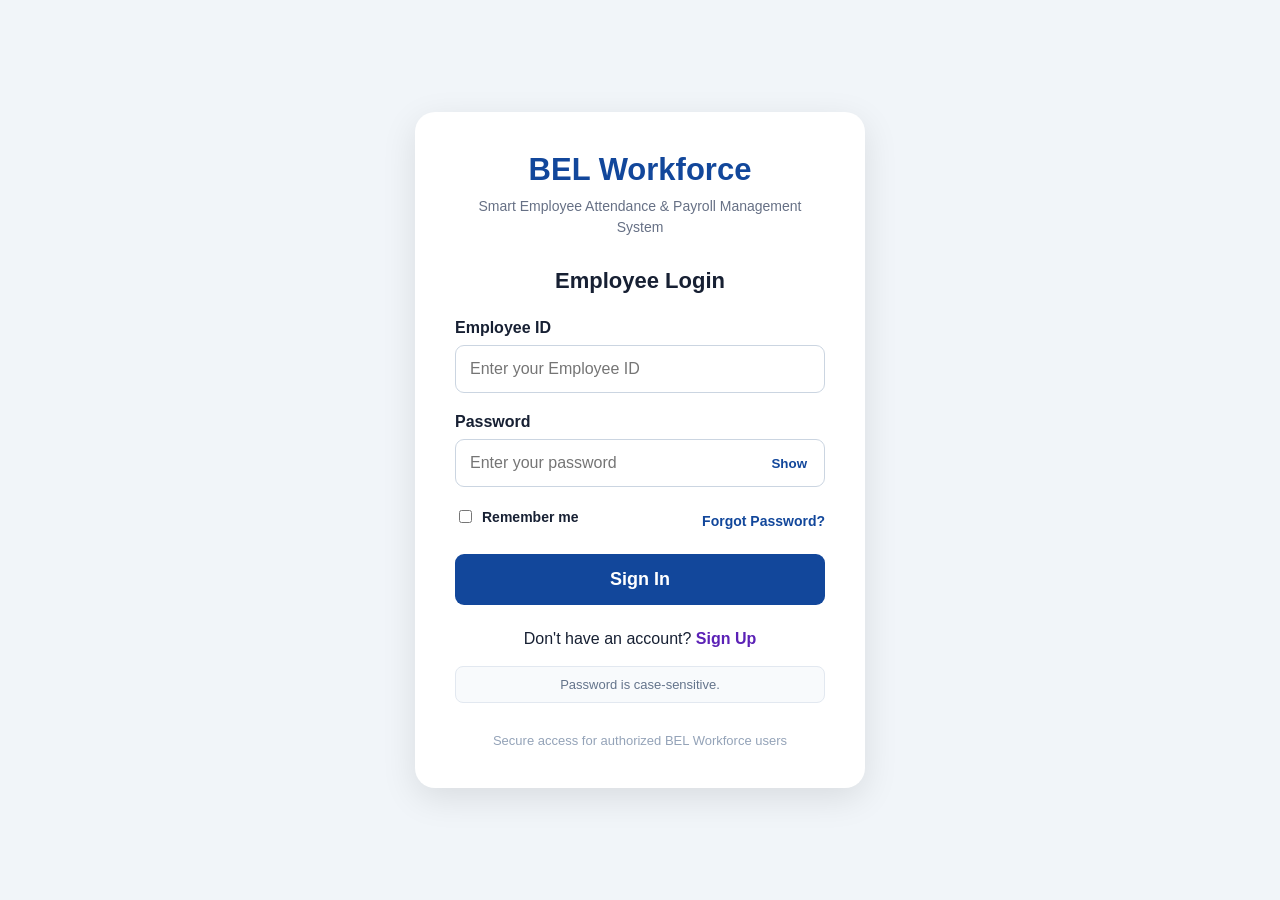
==== frontend/index.html @ ad43eed7 "Initial complete Smart Attendance System" ====
<!DOCTYPE html>
<html lang="en">

<head>

    <meta charset="UTF-8">

    <meta name="viewport"
          content="width=device-width, initial-scale=1.0">

    <title>BEL Workforce - Login</title>

    <style>

        * {
            box-sizing: border-box;
        }

        body {

            margin: 0;

            min-height: 100vh;

            display: flex;

            justify-content: center;

            align-items: center;

            font-family:
                Arial,
                Helvetica,
                sans-serif;

            background: #f1f5f9;

            color: #172033;
        }


        .login-card {

            width: 100%;

            max-width: 450px;

            background: white;

            padding: 40px;

            border-radius: 20px;

            box-shadow:
                0 10px 35px
                rgba(0, 0, 0, 0.10);
        }


        .header {

            text-align: center;

            margin-bottom: 30px;
        }


        .header h1 {

            margin: 0;

            color: #12479b;

            font-size: 31px;
        }


        .header p {

            margin-top: 8px;

            color: #667085;

            font-size: 14px;

            line-height: 1.5;
        }


        .login-title {

            text-align: center;

            font-size: 22px;

            font-weight: bold;

            margin-bottom: 25px;

            color: #172033;
        }


        .form-group {

            margin-bottom: 20px;
        }


        label {

            display: block;

            font-weight: bold;

            margin-bottom: 8px;
        }


        input {

            width: 100%;

            padding: 14px;

            border: 1px solid #cbd5e1;

            border-radius: 9px;

            font-size: 16px;

            outline: none;
        }


        input:focus {

            border-color: #12479b;

            box-shadow:
                0 0 0 2px
                rgba(18, 71, 155, 0.10);
        }


        .password-container {

            position: relative;
        }


        .password-container input {

            padding-right: 70px;
        }


        .show-password {

            position: absolute;

            right: 12px;

            top: 50%;

            transform: translateY(-50%);

            border: none;

            background: transparent;

            color: #12479b;

            font-weight: bold;

            cursor: pointer;
        }


        .options {

            display: flex;

            justify-content: space-between;

            align-items: center;

            margin-bottom: 20px;

            font-size: 14px;
        }


        .remember {

            display: flex;

            align-items: center;

            gap: 7px;
        }


        .remember input {

            width: auto;
        }


        .forgot {

            color: #12479b;

            cursor: pointer;

            text-decoration: none;

            font-weight: bold;
        }


        .signin-button {

            width: 100%;

            padding: 15px;

            border: none;

            border-radius: 9px;

            background: #12479b;

            color: white;

            font-size: 18px;

            font-weight: bold;

            cursor: pointer;
        }


        .signin-button:hover {

            background: #0d3b82;
        }


        .signin-button:disabled {

            background: #94a3b8;

            cursor: not-allowed;
        }


        .message {

            display: none;

            padding: 12px;

            border-radius: 8px;

            margin-bottom: 18px;

            text-align: center;

            font-size: 14px;

            font-weight: bold;
        }


        .success {

            display: block;

            background: #ecfdf3;

            color: #087443;

            border: 1px solid #a7f3d0;
        }


        .error {

            display: block;

            background: #fff1f2;

            color: #be123c;

            border: 1px solid #fecdd3;
        }


        .signup-link {

            text-align: center;

            margin-top: 25px;

            font-size: 16px;
        }


        .signup-link a {

            color: #5b21b6;

            font-weight: bold;

            text-decoration: none;
        }


        .signup-link a:hover {

            text-decoration: underline;
        }


        .footer {

            text-align: center;

            margin-top: 30px;

            color: #94a3b8;

            font-size: 13px;
        }


        .security-note {

            margin-top: 18px;

            padding: 10px;

            background: #f8fafc;

            border: 1px solid #e2e8f0;

            border-radius: 8px;

            text-align: center;

            color: #64748b;

            font-size: 13px;
        }


        @media (max-width: 500px) {

            .login-card {

                margin: 15px;

                padding: 28px 22px;
            }
        }

    </style>

</head>


<body>


<div class="login-card">


    <!-- HEADER -->

    <div class="header">

        <h1>BEL Workforce</h1>

        <p>
            Smart Employee Attendance & Payroll
            Management System
        </p>

    </div>


    <div class="login-title">
        Employee Login
    </div>


    <!-- LOGIN FORM -->

    <form id="loginForm">


        <!-- EMPLOYEE ID -->

        <div class="form-group">

            <label for="employeeId">
                Employee ID
            </label>

            <input
                type="text"
                id="employeeId"
                placeholder="Enter your Employee ID"
                autocomplete="username"
                required
            >

        </div>


        <!-- PASSWORD -->

        <div class="form-group">

            <label for="password">
                Password
            </label>


            <div class="password-container">

                <input
                    type="password"
                    id="password"
                    placeholder="Enter your password"
                    autocomplete="current-password"
                    required
                >


                <button
                    type="button"
                    class="show-password"
                    id="showPasswordButton"
                >
                    Show
                </button>

            </div>

        </div>


        <!-- OPTIONS -->

        <div class="options">

            <label class="remember">

                <input
                    type="checkbox"
                    id="rememberMe"
                >

                Remember me

            </label>


            <a
                href="#"
                class="forgot"
                id="forgotPassword"
            >
                Forgot Password?
            </a>

        </div>


        <!-- MESSAGE -->

        <div
            id="message"
            class="message">
        </div>


        <!-- SIGN IN -->

        <button
            type="submit"
            class="signin-button"
            id="signinButton"
        >
            Sign In
        </button>


    </form>


    <!-- SIGN UP -->

    <div class="signup-link">

        Don't have an account?

        <a href="signup.html">
            Sign Up
        </a>

    </div>


    <div class="security-note">

        Password is case-sensitive.

    </div>


    <div class="footer">

        Secure access for authorized BEL Workforce users

    </div>


</div>


<script>


    // =====================================================
    // SHOW / HIDE PASSWORD
    // =====================================================

    const passwordField =
        document.getElementById("password");

    const showPasswordButton =
        document.getElementById("showPasswordButton");


    showPasswordButton.addEventListener(
        "click",
        function() {

            if (
                passwordField.type === "password"
            ) {

                passwordField.type = "text";

                showPasswordButton.textContent =
                    "Hide";

            } else {

                passwordField.type = "password";

                showPasswordButton.textContent =
                    "Show";
            }

        }
    );


    // =====================================================
    // MESSAGE
    // =====================================================

    function showMessage(
        message,
        type
    ) {

        const messageBox =
            document.getElementById("message");

        messageBox.textContent =
            message;

        messageBox.className =
            "message " + type;
    }


    // =====================================================
    // LOGIN
    // =====================================================

    document
        .getElementById("loginForm")
        .addEventListener(
            "submit",
            async function(event) {

                event.preventDefault();


                const employeeId =
                    document
                        .getElementById("employeeId")
                        .value
                        .trim();


                const password =
                    document
                        .getElementById("password")
                        .value;


                const rememberMe =
                    document
                        .getElementById("rememberMe")
                        .checked;


                // -----------------------------------------
                // VALIDATION
                // -----------------------------------------

                if (!employeeId) {

                    showMessage(
                        "Please enter your Employee ID.",
                        "error"
                    );

                    return;
                }


                if (!password) {

                    showMessage(
                        "Please enter your password.",
                        "error"
                    );

                    return;
                }


                const button =
                    document
                        .getElementById("signinButton");


                button.disabled = true;

                button.textContent =
                    "Signing In...";


                // -----------------------------------------
                // API REQUEST
                // -----------------------------------------

                try {

                    const response =
                        await fetch(
                            "http://127.0.0.1:8001/api/auth/login",
                            {
                                method: "POST",

                                headers: {
                                    "Content-Type":
                                        "application/json"
                                },

                                body: JSON.stringify({

                                    employee_id:
                                        employeeId,

                                    password:
                                        password

                                })
                            }
                        );


                    const result =
                        await response.json();


                    // -------------------------------------
                    // LOGIN FAILED
                    // -------------------------------------

                    if (!response.ok) {

                        showMessage(
                            result.detail ||
                            "Invalid Employee ID or password.",
                            "error"
                        );

                        button.disabled = false;

                        button.textContent =
                            "Sign In";

                        return;
                    }


                    // -------------------------------------
                    // LOGIN SUCCESS
                    // -------------------------------------

                    // Store logged-in employee information

                    sessionStorage.setItem(
                        "employeeId",
                        result.employee_id
                    );

                    sessionStorage.setItem(
                        "employeeName",
                        result.name
                    );

                    sessionStorage.setItem(
                        "employeeRole",
                        result.role
                    );


                    if (rememberMe) {

                        localStorage.setItem(
                            "belWorkforceEmployeeId",
                            result.employee_id
                        );

                    } else {

                        localStorage.removeItem(
                            "belWorkforceEmployeeId"
                        );

                    }


                    showMessage(
                        "Login successful! Opening your dashboard...",
                        "success"
                    );


                    // -------------------------------------
                    // DASHBOARD
                    // -------------------------------------

                    setTimeout(
                        function() {

                            if (
                                result.role === "admin" ||
                                result.role === "hr"
                            ) {

                                window.location.href =
                                    "admin/dashboard.html";

                            } else {

                                window.location.href =
                                    "employee/dashboard.html";

                            }

                        },
                        1000
                    );

                }


                catch (error) {

                    console.error(error);


                    showMessage(
                        "Cannot connect to the authentication server. Please make sure the API is running on port 8001.",
                        "error"
                    );


                    button.disabled = false;

                    button.textContent =
                        "Sign In";
                }

            }
        );


    // =====================================================
    // REMEMBER EMPLOYEE ID
    // =====================================================

    const savedEmployeeId =
        localStorage.getItem(
            "belWorkforceEmployeeId"
        );


    if (savedEmployeeId) {

        document
            .getElementById("employeeId")
            .value =
            savedEmployeeId;

        document
            .getElementById("rememberMe")
            .checked =
            true;
    }


    // =====================================================
    // FORGOT PASSWORD
    // =====================================================

    document
        .getElementById("forgotPassword")
        .addEventListener(
            "click",
            function(event) {

                event.preventDefault();

                alert(
                    "Please contact BEL Workforce Admin / HR to reset your password."
                );

            }
        );

</script>


</body>

</html>
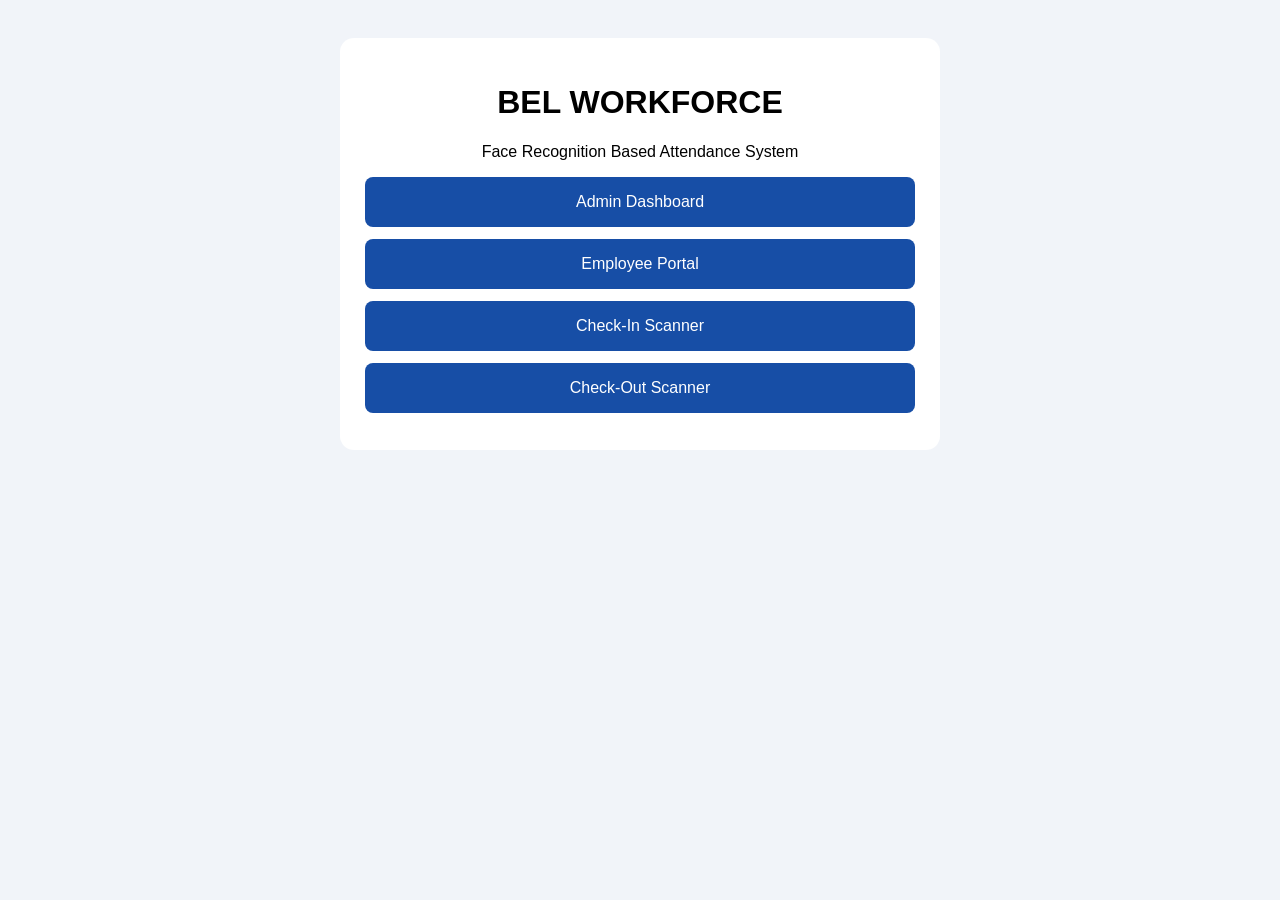
==== commit 6ef85107: "Initial commit: BEL WORKFORCE" ====
--- a/frontend/index.html
+++ b/frontend/index.html
@@ -1,859 +1,24 @@
+
 <!DOCTYPE html>
 <html lang="en">
-
 <head>
-
-    <meta charset="UTF-8">
-
-    <meta name="viewport"
-          content="width=device-width, initial-scale=1.0">
-
-    <title>BEL Workforce - Login</title>
-
-    <style>
-
-        * {
-            box-sizing: border-box;
-        }
-
-        body {
-
-            margin: 0;
-
-            min-height: 100vh;
-
-            display: flex;
-
-            justify-content: center;
-
-            align-items: center;
-
-            font-family:
-                Arial,
-                Helvetica,
-                sans-serif;
-
-            background: #f1f5f9;
-
-            color: #172033;
-        }
-
-
-        .login-card {
-
-            width: 100%;
-
-            max-width: 450px;
-
-            background: white;
-
-            padding: 40px;
-
-            border-radius: 20px;
-
-            box-shadow:
-                0 10px 35px
-                rgba(0, 0, 0, 0.10);
-        }
-
-
-        .header {
-
-            text-align: center;
-
-            margin-bottom: 30px;
-        }
-
-
-        .header h1 {
-
-            margin: 0;
-
-            color: #12479b;
-
-            font-size: 31px;
-        }
-
-
-        .header p {
-
-            margin-top: 8px;
-
-            color: #667085;
-
-            font-size: 14px;
-
-            line-height: 1.5;
-        }
-
-
-        .login-title {
-
-            text-align: center;
-
-            font-size: 22px;
-
-            font-weight: bold;
-
-            margin-bottom: 25px;
-
-            color: #172033;
-        }
-
-
-        .form-group {
-
-            margin-bottom: 20px;
-        }
-
-
-        label {
-
-            display: block;
-
-            font-weight: bold;
-
-            margin-bottom: 8px;
-        }
-
-
-        input {
-
-            width: 100%;
-
-            padding: 14px;
-
-            border: 1px solid #cbd5e1;
-
-            border-radius: 9px;
-
-            font-size: 16px;
-
-            outline: none;
-        }
-
-
-        input:focus {
-
-            border-color: #12479b;
-
-            box-shadow:
-                0 0 0 2px
-                rgba(18, 71, 155, 0.10);
-        }
-
-
-        .password-container {
-
-            position: relative;
-        }
-
-
-        .password-container input {
-
-            padding-right: 70px;
-        }
-
-
-        .show-password {
-
-            position: absolute;
-
-            right: 12px;
-
-            top: 50%;
-
-            transform: translateY(-50%);
-
-            border: none;
-
-            background: transparent;
-
-            color: #12479b;
-
-            font-weight: bold;
-
-            cursor: pointer;
-        }
-
-
-        .options {
-
-            display: flex;
-
-            justify-content: space-between;
-
-            align-items: center;
-
-            margin-bottom: 20px;
-
-            font-size: 14px;
-        }
-
-
-        .remember {
-
-            display: flex;
-
-            align-items: center;
-
-            gap: 7px;
-        }
-
-
-        .remember input {
-
-            width: auto;
-        }
-
-
-        .forgot {
-
-            color: #12479b;
-
-            cursor: pointer;
-
-            text-decoration: none;
-
-            font-weight: bold;
-        }
-
-
-        .signin-button {
-
-            width: 100%;
-
-            padding: 15px;
-
-            border: none;
-
-            border-radius: 9px;
-
-            background: #12479b;
-
-            color: white;
-
-            font-size: 18px;
-
-            font-weight: bold;
-
-            cursor: pointer;
-        }
-
-
-        .signin-button:hover {
-
-            background: #0d3b82;
-        }
-
-
-        .signin-button:disabled {
-
-            background: #94a3b8;
-
-            cursor: not-allowed;
-        }
-
-
-        .message {
-
-            display: none;
-
-            padding: 12px;
-
-            border-radius: 8px;
-
-            margin-bottom: 18px;
-
-            text-align: center;
-
-            font-size: 14px;
-
-            font-weight: bold;
-        }
-
-
-        .success {
-
-            display: block;
-
-            background: #ecfdf3;
-
-            color: #087443;
-
-            border: 1px solid #a7f3d0;
-        }
-
-
-        .error {
-
-            display: block;
-
-            background: #fff1f2;
-
-            color: #be123c;
-
-            border: 1px solid #fecdd3;
-        }
-
-
-        .signup-link {
-
-            text-align: center;
-
-            margin-top: 25px;
-
-            font-size: 16px;
-        }
-
-
-        .signup-link a {
-
-            color: #5b21b6;
-
-            font-weight: bold;
-
-            text-decoration: none;
-        }
-
-
-        .signup-link a:hover {
-
-            text-decoration: underline;
-        }
-
-
-        .footer {
-
-            text-align: center;
-
-            margin-top: 30px;
-
-            color: #94a3b8;
-
-            font-size: 13px;
-        }
-
-
-        .security-note {
-
-            margin-top: 18px;
-
-            padding: 10px;
-
-            background: #f8fafc;
-
-            border: 1px solid #e2e8f0;
-
-            border-radius: 8px;
-
-            text-align: center;
-
-            color: #64748b;
-
-            font-size: 13px;
-        }
-
-
-        @media (max-width: 500px) {
-
-            .login-card {
-
-                margin: 15px;
-
-                padding: 28px 22px;
-            }
-        }
-
-    </style>
-
+<meta charset="UTF-8">
+<meta name="viewport" content="width=device-width,initial-scale=1">
+<title>BEL WORKFORCE</title>
+<style>
+body{font-family:Arial;background:#f1f4f9;text-align:center;padding:30px}
+main{max-width:550px;margin:auto;background:white;padding:25px;border-radius:14px}
+a{display:block;padding:16px;margin:12px 0;background:#174ea6;color:white;text-decoration:none;border-radius:8px}
+</style>
 </head>
-
-
 <body>
-
-
-<div class="login-card">
-
-
-    <!-- HEADER -->
-
-    <div class="header">
-
-        <h1>BEL Workforce</h1>
-
-        <p>
-            Smart Employee Attendance & Payroll
-            Management System
-        </p>
-
-    </div>
-
-
-    <div class="login-title">
-        Employee Login
-    </div>
-
-
-    <!-- LOGIN FORM -->
-
-    <form id="loginForm">
-
-
-        <!-- EMPLOYEE ID -->
-
-        <div class="form-group">
-
-            <label for="employeeId">
-                Employee ID
-            </label>
-
-            <input
-                type="text"
-                id="employeeId"
-                placeholder="Enter your Employee ID"
-                autocomplete="username"
-                required
-            >
-
-        </div>
-
-
-        <!-- PASSWORD -->
-
-        <div class="form-group">
-
-            <label for="password">
-                Password
-            </label>
-
-
-            <div class="password-container">
-
-                <input
-                    type="password"
-                    id="password"
-                    placeholder="Enter your password"
-                    autocomplete="current-password"
-                    required
-                >
-
-
-                <button
-                    type="button"
-                    class="show-password"
-                    id="showPasswordButton"
-                >
-                    Show
-                </button>
-
-            </div>
-
-        </div>
-
-
-        <!-- OPTIONS -->
-
-        <div class="options">
-
-            <label class="remember">
-
-                <input
-                    type="checkbox"
-                    id="rememberMe"
-                >
-
-                Remember me
-
-            </label>
-
-
-            <a
-                href="#"
-                class="forgot"
-                id="forgotPassword"
-            >
-                Forgot Password?
-            </a>
-
-        </div>
-
-
-        <!-- MESSAGE -->
-
-        <div
-            id="message"
-            class="message">
-        </div>
-
-
-        <!-- SIGN IN -->
-
-        <button
-            type="submit"
-            class="signin-button"
-            id="signinButton"
-        >
-            Sign In
-        </button>
-
-
-    </form>
-
-
-    <!-- SIGN UP -->
-
-    <div class="signup-link">
-
-        Don't have an account?
-
-        <a href="signup.html">
-            Sign Up
-        </a>
-
-    </div>
-
-
-    <div class="security-note">
-
-        Password is case-sensitive.
-
-    </div>
-
-
-    <div class="footer">
-
-        Secure access for authorized BEL Workforce users
-
-    </div>
-
-
-</div>
-
-
-<script>
-
-
-    // =====================================================
-    // SHOW / HIDE PASSWORD
-    // =====================================================
-
-    const passwordField =
-        document.getElementById("password");
-
-    const showPasswordButton =
-        document.getElementById("showPasswordButton");
-
-
-    showPasswordButton.addEventListener(
-        "click",
-        function() {
-
-            if (
-                passwordField.type === "password"
-            ) {
-
-                passwordField.type = "text";
-
-                showPasswordButton.textContent =
-                    "Hide";
-
-            } else {
-
-                passwordField.type = "password";
-
-                showPasswordButton.textContent =
-                    "Show";
-            }
-
-        }
-    );
-
-
-    // =====================================================
-    // MESSAGE
-    // =====================================================
-
-    function showMessage(
-        message,
-        type
-    ) {
-
-        const messageBox =
-            document.getElementById("message");
-
-        messageBox.textContent =
-            message;
-
-        messageBox.className =
-            "message " + type;
-    }
-
-
-    // =====================================================
-    // LOGIN
-    // =====================================================
-
-    document
-        .getElementById("loginForm")
-        .addEventListener(
-            "submit",
-            async function(event) {
-
-                event.preventDefault();
-
-
-                const employeeId =
-                    document
-                        .getElementById("employeeId")
-                        .value
-                        .trim();
-
-
-                const password =
-                    document
-                        .getElementById("password")
-                        .value;
-
-
-                const rememberMe =
-                    document
-                        .getElementById("rememberMe")
-                        .checked;
-
-
-                // -----------------------------------------
-                // VALIDATION
-                // -----------------------------------------
-
-                if (!employeeId) {
-
-                    showMessage(
-                        "Please enter your Employee ID.",
-                        "error"
-                    );
-
-                    return;
-                }
-
-
-                if (!password) {
-
-                    showMessage(
-                        "Please enter your password.",
-                        "error"
-                    );
-
-                    return;
-                }
-
-
-                const button =
-                    document
-                        .getElementById("signinButton");
-
-
-                button.disabled = true;
-
-                button.textContent =
-                    "Signing In...";
-
-
-                // -----------------------------------------
-                // API REQUEST
-                // -----------------------------------------
-
-                try {
-
-                    const response =
-                        await fetch(
-                            "http://127.0.0.1:8001/api/auth/login",
-                            {
-                                method: "POST",
-
-                                headers: {
-                                    "Content-Type":
-                                        "application/json"
-                                },
-
-                                body: JSON.stringify({
-
-                                    employee_id:
-                                        employeeId,
-
-                                    password:
-                                        password
-
-                                })
-                            }
-                        );
-
-
-                    const result =
-                        await response.json();
-
-
-                    // -------------------------------------
-                    // LOGIN FAILED
-                    // -------------------------------------
-
-                    if (!response.ok) {
-
-                        showMessage(
-                            result.detail ||
-                            "Invalid Employee ID or password.",
-                            "error"
-                        );
-
-                        button.disabled = false;
-
-                        button.textContent =
-                            "Sign In";
-
-                        return;
-                    }
-
-
-                    // -------------------------------------
-                    // LOGIN SUCCESS
-                    // -------------------------------------
-
-                    // Store logged-in employee information
-
-                    sessionStorage.setItem(
-                        "employeeId",
-                        result.employee_id
-                    );
-
-                    sessionStorage.setItem(
-                        "employeeName",
-                        result.name
-                    );
-
-                    sessionStorage.setItem(
-                        "employeeRole",
-                        result.role
-                    );
-
-
-                    if (rememberMe) {
-
-                        localStorage.setItem(
-                            "belWorkforceEmployeeId",
-                            result.employee_id
-                        );
-
-                    } else {
-
-                        localStorage.removeItem(
-                            "belWorkforceEmployeeId"
-                        );
-
-                    }
-
-
-                    showMessage(
-                        "Login successful! Opening your dashboard...",
-                        "success"
-                    );
-
-
-                    // -------------------------------------
-                    // DASHBOARD
-                    // -------------------------------------
-
-                    setTimeout(
-                        function() {
-
-                            if (
-                                result.role === "admin" ||
-                                result.role === "hr"
-                            ) {
-
-                                window.location.href =
-                                    "admin/dashboard.html";
-
-                            } else {
-
-                                window.location.href =
-                                    "employee/dashboard.html";
-
-                            }
-
-                        },
-                        1000
-                    );
-
-                }
-
-
-                catch (error) {
-
-                    console.error(error);
-
-
-                    showMessage(
-                        "Cannot connect to the authentication server. Please make sure the API is running on port 8001.",
-                        "error"
-                    );
-
-
-                    button.disabled = false;
-
-                    button.textContent =
-                        "Sign In";
-                }
-
-            }
-        );
-
-
-    // =====================================================
-    // REMEMBER EMPLOYEE ID
-    // =====================================================
-
-    const savedEmployeeId =
-        localStorage.getItem(
-            "belWorkforceEmployeeId"
-        );
-
-
-    if (savedEmployeeId) {
-
-        document
-            .getElementById("employeeId")
-            .value =
-            savedEmployeeId;
-
-        document
-            .getElementById("rememberMe")
-            .checked =
-            true;
-    }
-
-
-    // =====================================================
-    // FORGOT PASSWORD
-    // =====================================================
-
-    document
-        .getElementById("forgotPassword")
-        .addEventListener(
-            "click",
-            function(event) {
-
-                event.preventDefault();
-
-                alert(
-                    "Please contact BEL Workforce Admin / HR to reset your password."
-                );
-
-            }
-        );
-
-</script>
-
-
+<main>
+<h1>BEL WORKFORCE</h1>
+<p>Face Recognition Based Attendance System</p>
+<a href="/admin">Admin Dashboard</a>
+<a href="/employee">Employee Portal</a>
+<a href="/check-in">Check-In Scanner</a>
+<a href="/check-out">Check-Out Scanner</a>
+</main>
 </body>
-
 </html>
